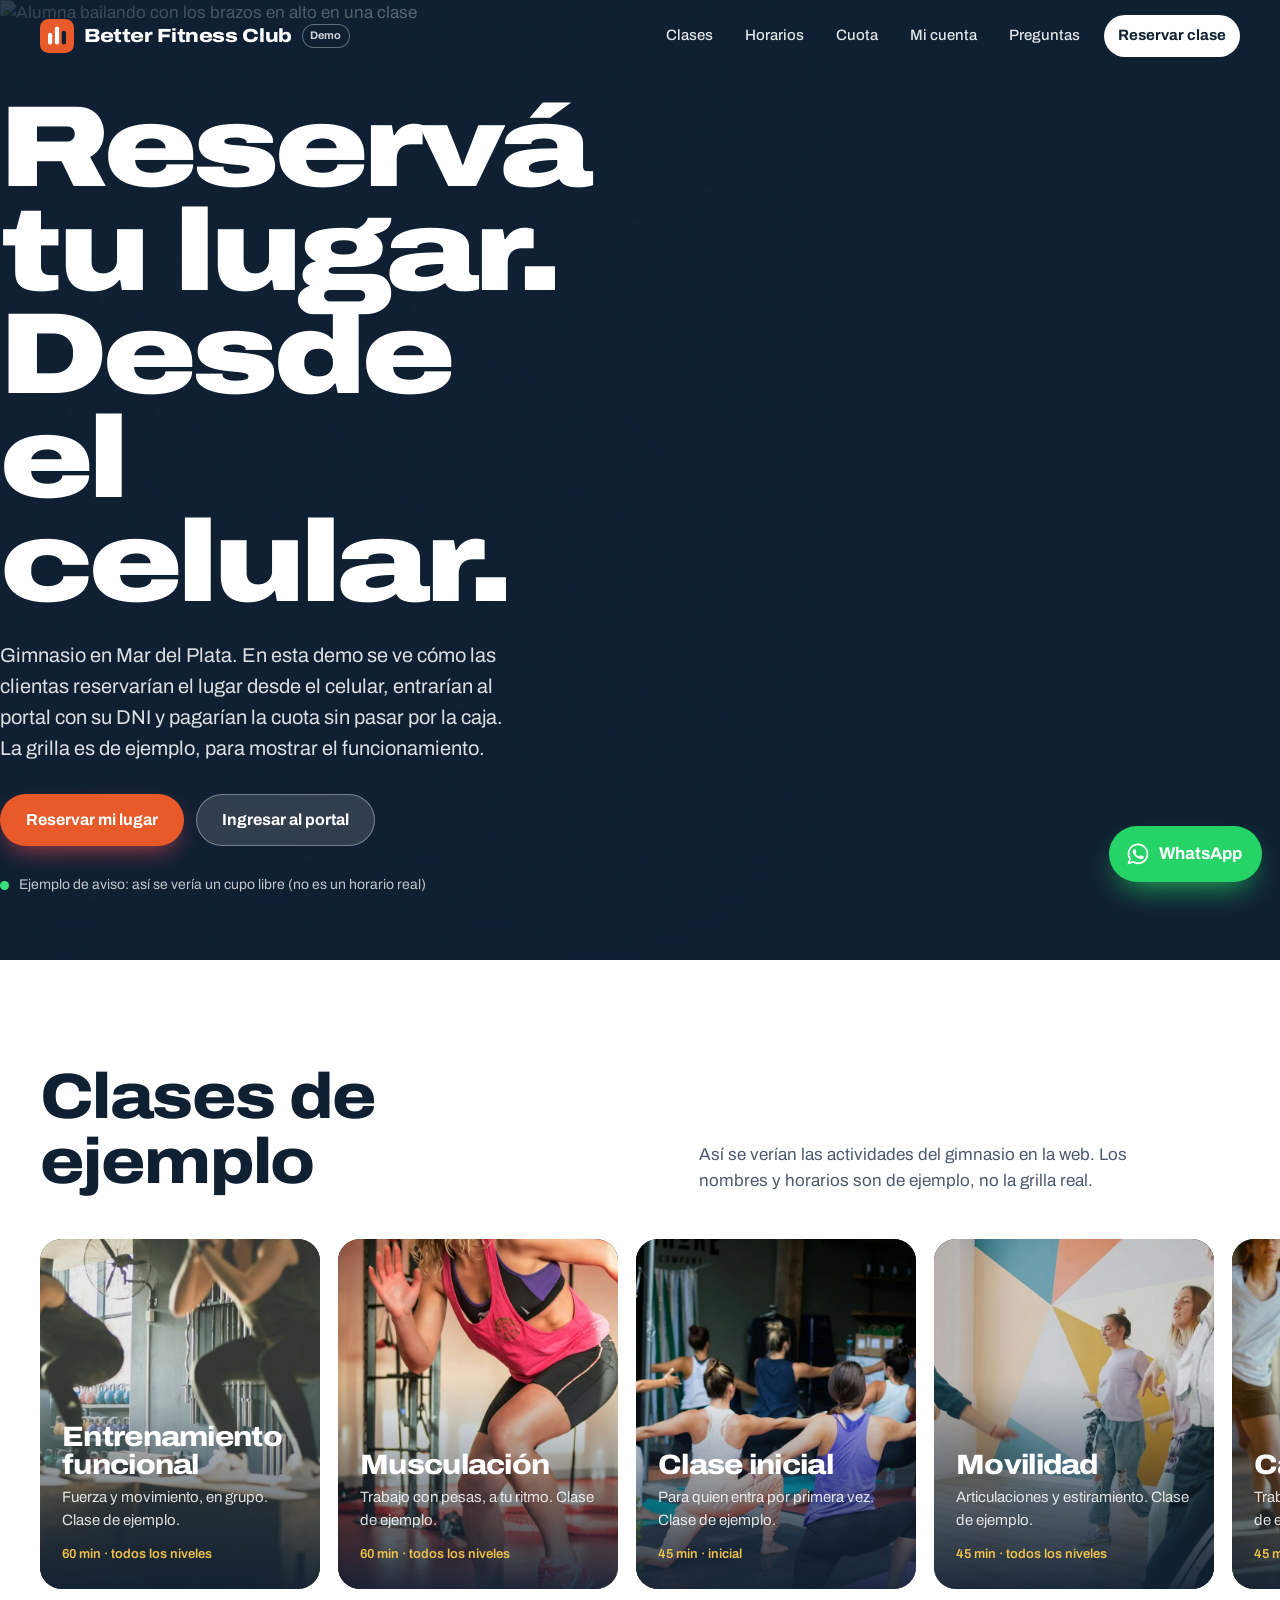
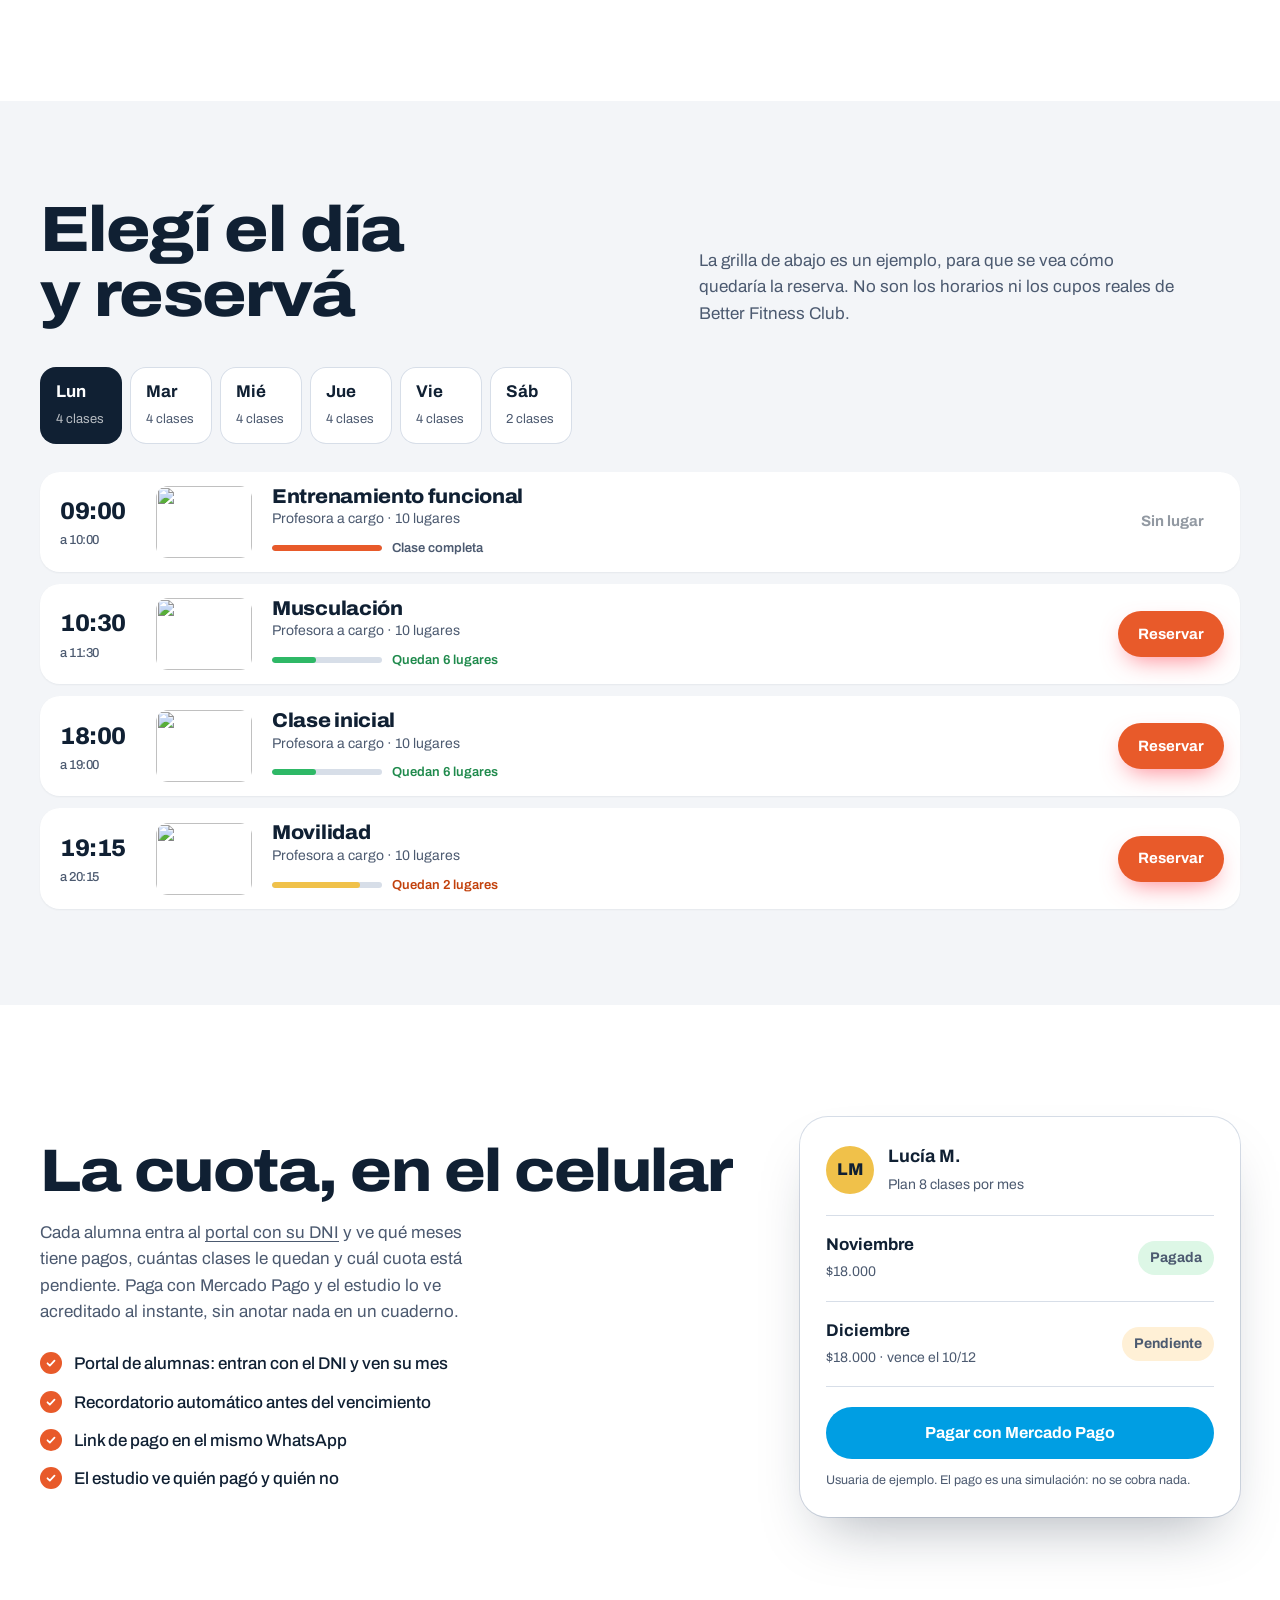
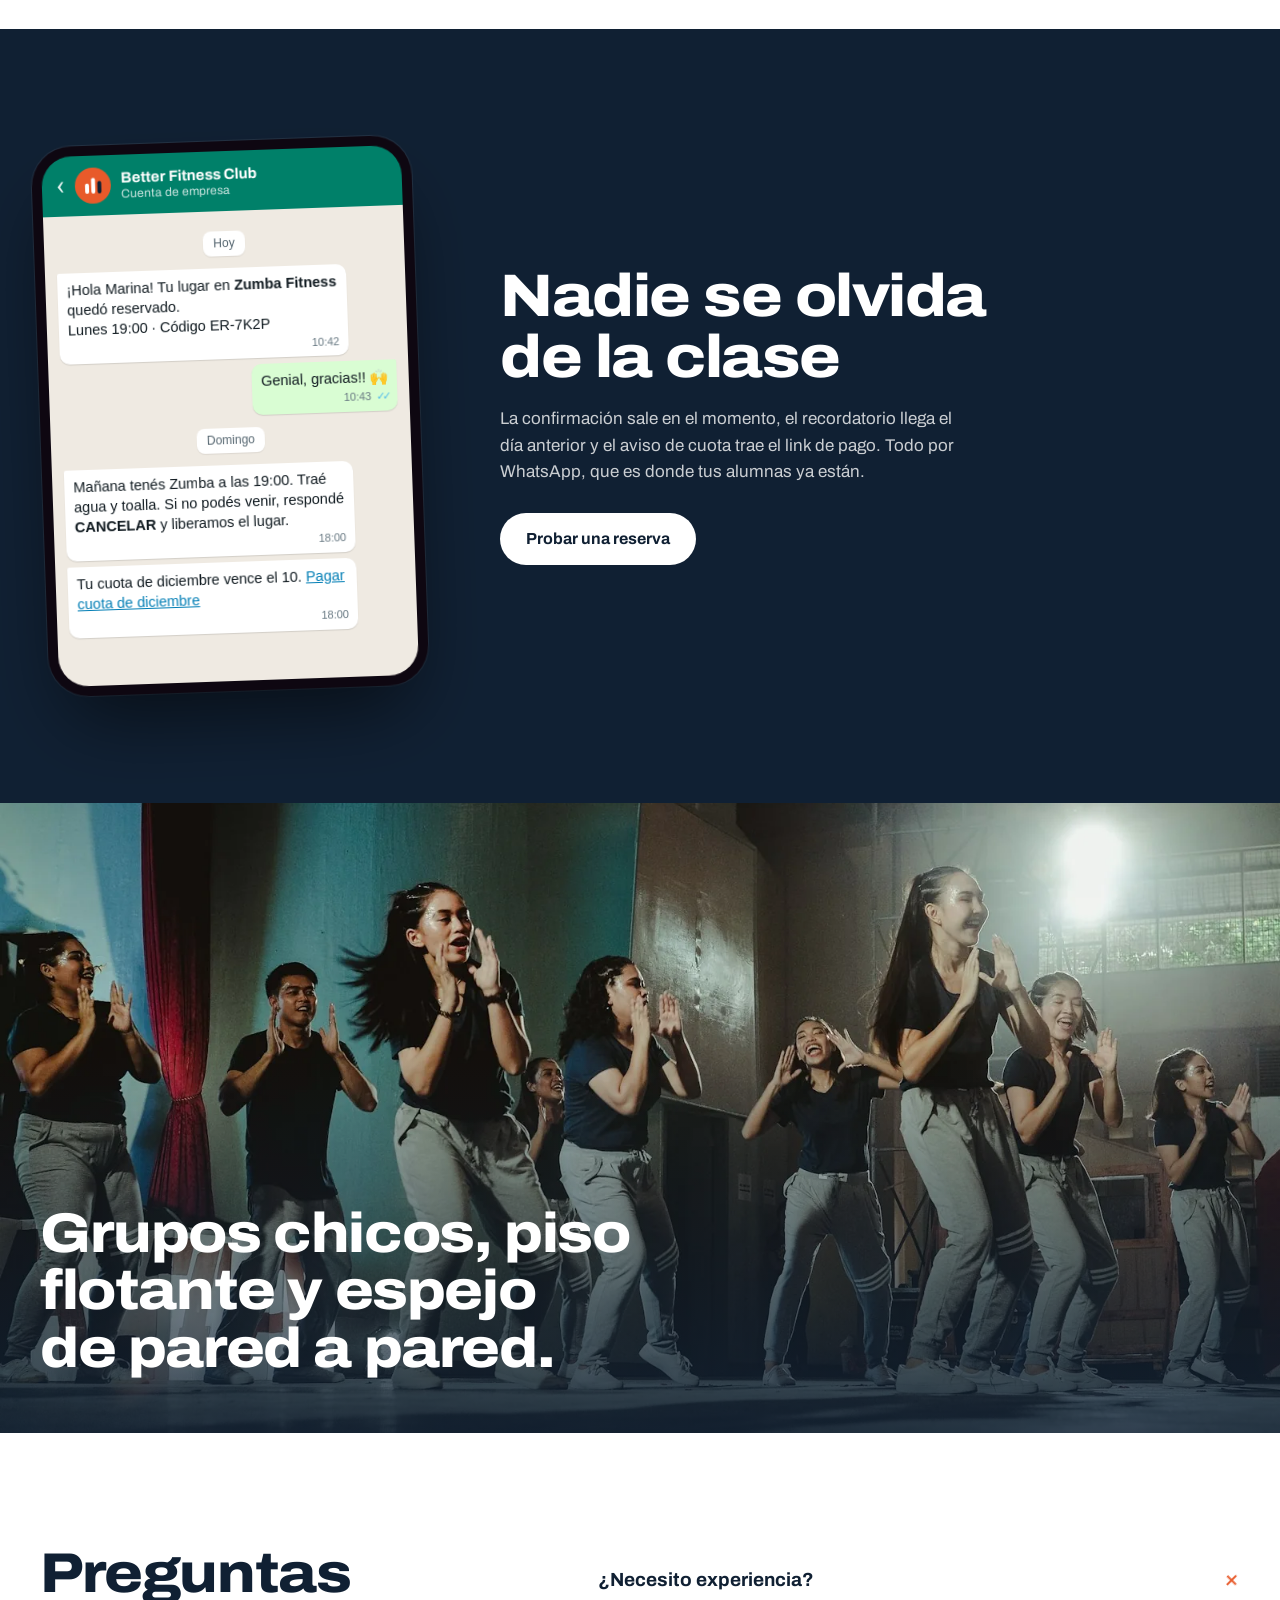
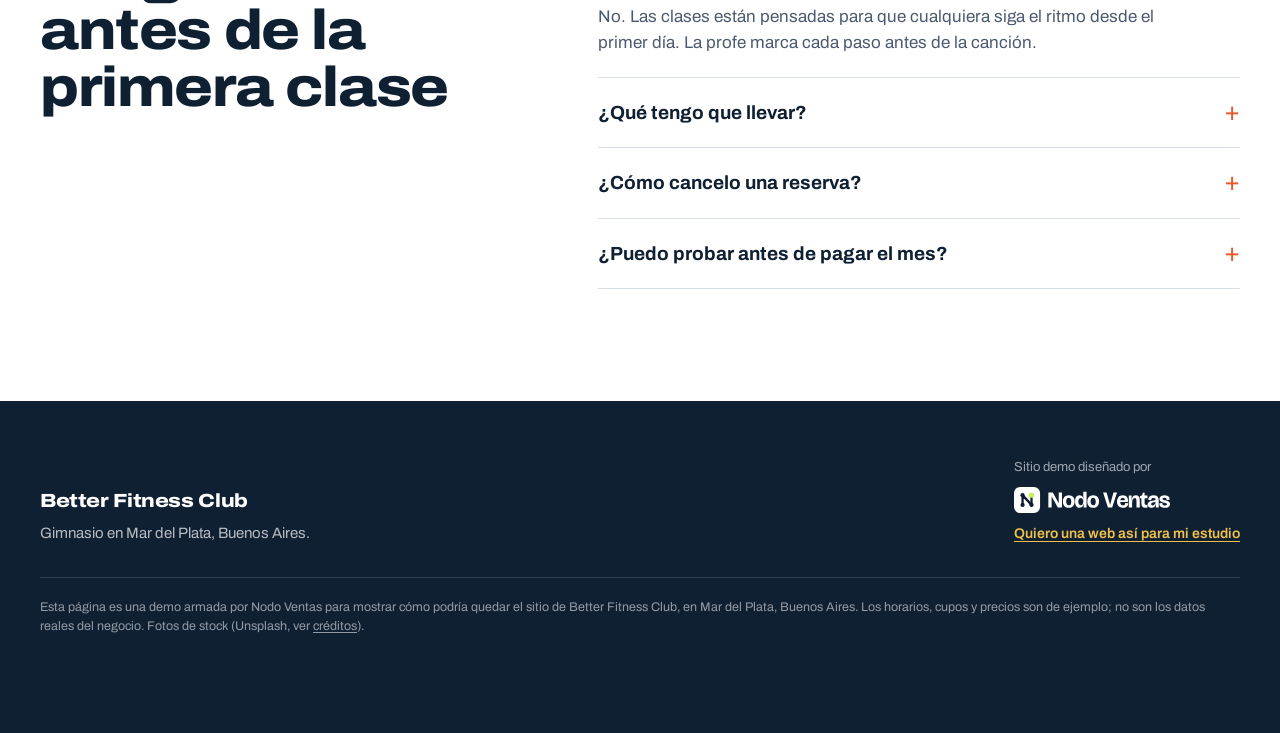
==== index.html @ 5a11c1e2 "Demo personalizada de Nodo Ventas: demo-better-fitness-mar-del-plata" ====
<!DOCTYPE html>
<html lang="es-AR">
<head>
  <meta charset="utf-8">
  <meta name="viewport" content="width=device-width, initial-scale=1, viewport-fit=cover">
  <title>Better Fitness Club · Mar del Plata</title>
  <meta name="description" content="Demo de Nodo Ventas para Better Fitness Club, gimnasio en Mar del Plata: reserva desde el celular, portal y cuota. Horarios y precios de ejemplo.">
  <meta name="robots" content="noindex, nofollow">
  <meta name="theme-color" content="#2A1030">
  <link rel="icon" href="favicon.svg" type="image/svg+xml">
  <link rel="preconnect" href="https://fonts.googleapis.com">
  <link rel="preconnect" href="https://fonts.gstatic.com" crossorigin>
  <link href="https://fonts.googleapis.com/css2?family=Archivo:wdth,wght@62..125,400..900&display=swap" rel="stylesheet">
  <link rel="preload" as="image" href="img/hero.webp">
  <link rel="stylesheet" href="styles.css">
</head>
<body>
  <a class="skip" href="#contenido">Saltar al contenido</a>

  <header class="site-header" id="top">
    <div class="wrap header-inner">
      <a class="brand" href="#inicio" aria-label="Better Fitness Club, inicio">
        <svg class="brand-mark" viewBox="0 0 64 64" aria-hidden="true"><rect width="64" height="64" rx="16" fill="#E85A2A"/><rect x="15" y="26" width="8" height="22" rx="4" fill="#fff"/><rect x="28" y="14" width="8" height="34" rx="4" fill="#fff"/><rect x="41" y="22" width="8" height="26" rx="4" fill="#102033"/></svg>
        <span class="brand-name">Better Fitness Club</span>
      </a>
      <a class="demo-tag" href="oferta/" title="Sitio demo hecho por Nodo Ventas">Demo</a>
      <button class="menu-btn" type="button" aria-expanded="false" aria-controls="nav" aria-label="Abrir menú"><span></span><span></span></button>
      <nav class="nav" id="nav">
        <a href="#clases">Clases</a>
        <a href="#horarios">Horarios</a>
        <a href="#cuota">Cuota</a>
        <a href="mi-cuenta/">Mi cuenta</a>
        <a href="#preguntas">Preguntas</a>
        <a class="nav-cta" href="#horarios">Reservar clase</a>
      </nav>
    </div>
  </header>

  <main id="contenido">
    <section class="hero" id="inicio">
      <img class="hero-img" src="img/hero.webp" alt="Alumna bailando con los brazos en alto en una clase" width="1920" height="1280" fetchpriority="high">
      <div class="hero-shade" aria-hidden="true"></div>
      <div class="wrap hero-inner no-video">
        <div class="hero-copy">
        <h1 class="hero-title"><span>Reservá tu lugar.</span> <span>Desde el celular.</span></h1>
        <p class="hero-lead">Gimnasio en Mar del Plata. En esta demo se ve cómo las clientas reservarían el lugar desde el celular, entrarían al portal con su DNI y pagarían la cuota sin pasar por la caja. La grilla es de ejemplo, para mostrar el funcionamiento.</p>
        <div class="hero-actions">
          <a class="btn btn-coral" href="#horarios">Reservar mi lugar</a>
          <a class="btn btn-glass" href="mi-cuenta/">Ingresar al portal</a>
        </div>
        <p class="hero-meta"><span class="live-dot" aria-hidden="true"></span> Ejemplo de aviso: así se vería un cupo libre (no es un horario real)</p>
        </div>
      </div>
    </section>

    <section class="clases" id="clases" aria-labelledby="clases-title">
      <div class="wrap section-head">
        <h2 id="clases-title">Clases de ejemplo</h2>
        <p>Así se verían las actividades del gimnasio en la web. Los nombres y horarios son de ejemplo, no la grilla real.</p>
      </div>
      <div class="rail" tabindex="0" aria-label="Clases del estudio">
        <article class="class-tile">
          <img src="img/clase-funcional.webp" alt="Alumna entrenando" loading="lazy" width="1200" height="900">
          <div class="tile-copy"><h3>Entrenamiento funcional</h3><p>Fuerza y movimiento, en grupo. Clase de ejemplo.</p><span class="tile-meta">60 min · todos los niveles</span></div>
        </article>
        <article class="class-tile">
          <img src="img/clase-hiit.webp" alt="Alumna en un trabajo de fuerza" loading="lazy" width="1200" height="900">
          <div class="tile-copy"><h3>Musculación</h3><p>Trabajo con pesas, a tu ritmo. Clase de ejemplo.</p><span class="tile-meta">60 min · todos los niveles</span></div>
        </article>
        <article class="class-tile">
          <img src="img/clase-stretch.webp" alt="Alumna en una pausa" loading="lazy" width="1200" height="900">
          <div class="tile-copy"><h3>Clase inicial</h3><p>Para quien entra por primera vez. Clase de ejemplo.</p><span class="tile-meta">45 min · inicial</span></div>
        </article>
        <article class="class-tile">
          <img src="img/clase-coreo.webp" alt="Grupo en el salón" loading="lazy" width="1200" height="900">
          <div class="tile-copy"><h3>Movilidad</h3><p>Articulaciones y estiramiento. Clase de ejemplo.</p><span class="tile-meta">45 min · todos los niveles</span></div>
        </article>
        <article class="class-tile">
          <img src="img/clase-zumba.webp" alt="Grupo entrenando" loading="lazy" width="1200" height="900">
          <div class="tile-copy"><h3>Cardio</h3><p>Trabajo de pulso, en grupo. Clase de ejemplo.</p><span class="tile-meta">45 min · todos los niveles</span></div>
        </article>
        <article class="class-tile">
          <img src="img/clase-latino.webp" alt="Alumnas en el salón" loading="lazy" width="1200" height="900">
          <div class="tile-copy"><h3>Cierre suave</h3><p>Estiramiento final. Clase de ejemplo.</p><span class="tile-meta">30 min · todos los niveles</span></div>
        </article>
      </div>
    </section>

    <section class="horarios" id="horarios" aria-labelledby="horarios-title">
      <div class="wrap">
        <div class="section-head">
          <h2 id="horarios-title">Elegí el día y reservá</h2>
          <p>La grilla de abajo es un ejemplo, para que se vea cómo quedaría la reserva. No son los horarios ni los cupos reales de Better Fitness Club.</p>
        </div>
        <div class="days" role="tablist" aria-label="Día de la semana" id="days"></div>
        <div class="schedule" id="schedule" role="tabpanel" aria-live="polite"></div>
      </div>
    </section>

    <section class="cuota" id="cuota" aria-labelledby="cuota-title">
      <div class="wrap cuota-grid">
        <div class="cuota-copy">
          <h2 id="cuota-title">La cuota, en el celular</h2>
          <p>Cada alumna entra al <a href="mi-cuenta/">portal con su DNI</a> y ve qué meses tiene pagos, cuántas clases le quedan y cuál cuota está pendiente. Paga con Mercado Pago y el estudio lo ve acreditado al instante, sin anotar nada en un cuaderno.</p>
          <ul class="ticks">
            <li>Portal de alumnas: entran con el DNI y ven su mes</li>
            <li>Recordatorio automático antes del vencimiento</li>
            <li>Link de pago en el mismo WhatsApp</li>
            <li>El estudio ve quién pagó y quién no</li>
          </ul>
        </div>
        <div class="account" aria-label="Cuenta de alumna de ejemplo">
          <div class="account-head">
            <div class="avatar" aria-hidden="true">LM</div>
            <div><strong>Lucía M.</strong><span>Plan 8 clases por mes</span></div>
          </div>
          <div class="fee-row"><div><strong>Noviembre</strong><span>$18.000</span></div><span class="badge badge-ok">Pagada</span></div>
          <div class="fee-row" id="fee-dic"><div><strong>Diciembre</strong><span>$18.000 · vence el 10/12</span></div><span class="badge badge-pend" id="badge-dic">Pendiente</span></div>
          <button class="btn btn-mp" type="button" id="btn-mp">Pagar con Mercado Pago</button>
          <p class="fine-print">Usuaria de ejemplo. El pago es una simulación: no se cobra nada.</p>
        </div>
      </div>
    </section>

    <section class="avisos" aria-labelledby="avisos-title">
      <div class="wrap avisos-grid">
        <div class="phone" aria-hidden="true">
          <div class="wa-top"><span class="wa-back">‹</span><span class="wa-ava"><svg viewBox="0 0 64 64"><rect width="64" height="64" rx="32" fill="#E85A2A"/><rect x="18" y="28" width="7" height="18" rx="3.5" fill="#fff"/><rect x="29" y="18" width="7" height="28" rx="3.5" fill="#fff"/><rect x="40" y="24" width="7" height="22" rx="3.5" fill="#102033"/></svg></span><span class="wa-name"><b>Better Fitness Club</b><small>Cuenta de empresa</small></span></div>
          <div class="wa-body">
            <div class="wa-day">Hoy</div>
            <div class="bubble in"><p>¡Hola Marina! Tu lugar en <b>Zumba Fitness</b> quedó reservado.<br>Lunes 19:00 · Código ER-7K2P</p><time>10:42</time></div>
            <div class="bubble out"><p>Genial, gracias!! 🙌</p><time>10:43 <span class="ticks-blue">✓✓</span></time></div>
            <div class="wa-day">Domingo</div>
            <div class="bubble in"><p>Mañana tenés Zumba a las 19:00. Traé agua y toalla. Si no podés venir, respondé <b>CANCELAR</b> y liberamos el lugar.</p><time>18:00</time></div>
            <div class="bubble in"><p>Tu cuota de diciembre vence el 10. <span class="wa-link">Pagar cuota de diciembre</span></p><time>18:00</time></div>
          </div>
        </div>
        <div class="avisos-copy">
          <h2 id="avisos-title">Nadie se olvida de la clase</h2>
          <p>La confirmación sale en el momento, el recordatorio llega el día anterior y el aviso de cuota trae el link de pago. Todo por WhatsApp, que es donde tus alumnas ya están.</p>
          <a class="btn btn-ink" href="#horarios">Probar una reserva</a>
        </div>
      </div>
    </section>

    <section class="sala" aria-label="El estudio">
      <img src="img/grupo-hiphop.webp" alt="Grupo bailando una coreografía frente al espejo" loading="lazy" width="1600" height="1000">
      <div class="wrap sala-copy">
        <h2>Grupos chicos, piso flotante y espejo de pared a pared.</h2>
      </div>
    </section>

    <section class="faq" id="preguntas" aria-labelledby="faq-title">
      <div class="wrap faq-grid">
        <h2 id="faq-title">Preguntas antes de la primera clase</h2>
        <div>
          <details open><summary>¿Necesito experiencia?</summary><p>No. Las clases están pensadas para que cualquiera siga el ritmo desde el primer día. La profe marca cada paso antes de la canción.</p></details>
          <details><summary>¿Qué tengo que llevar?</summary><p>Zapatillas cómodas, ropa para moverte, agua y una toalla chica. Las colchonetas las pone el estudio.</p></details>
          <details><summary>¿Cómo cancelo una reserva?</summary><p>Respondé CANCELAR al WhatsApp de confirmación hasta 2 horas antes. El lugar se libera para otra alumna.</p></details>
          <details><summary>¿Puedo probar antes de pagar el mes?</summary><p>Sí, la primera clase es de prueba. Reservala como cualquier otra y avisanos que es tu primera vez.</p></details>
        </div>
      </div>
    </section>
  </main>

  <footer class="site-footer">
    <div class="wrap footer-grid">
      <div class="footer-brand">
        <span class="brand-name">Better Fitness Club</span>
        <p>Gimnasio en Mar del Plata, Buenos Aires.</p>
      </div>
      <div class="made-by">
        <span>Sitio demo diseñado por</span>
        <a href="oferta/" aria-label="Nodo Ventas, ver la oferta"><img src="img/nodo/nodo-ventas-logo-blanco.svg" alt="Nodo Ventas" width="150" height="25"></a>
        <a class="made-link" href="oferta/">Quiero una web así para mi estudio</a>
      </div>
    </div>
    <p class="wrap legal">Esta página es una demo armada por Nodo Ventas para mostrar cómo podría quedar el sitio de Better Fitness Club, en Mar del Plata, Buenos Aires. Los horarios, cupos y precios son de ejemplo; no son los datos reales del negocio. Fotos de stock (Unsplash, ver <a href="CREDITS.md">créditos</a>).</p>
  </footer>

  <a class="wa-float" href="https://wa.me/5491100000000?text=Hola%21%20Quiero%20reservar%20una%20clase%20de%20prueba" id="btn-wa" target="_blank" rel="noopener" aria-label="Escribir por WhatsApp">
    <svg viewBox="0 0 32 32" aria-hidden="true"><path fill="currentColor" d="M16 3C9 3 3.3 8.6 3.3 15.6c0 2.4.7 4.7 1.9 6.7L3 29l6.9-2.1c1.9 1 4 1.6 6.1 1.6 7 0 12.7-5.6 12.7-12.6S23 3 16 3zm0 23.2c-1.9 0-3.8-.5-5.4-1.5l-.4-.2-4.1 1.2 1.2-4-.3-.4a10.4 10.4 0 0 1-1.6-5.6C5.4 9.9 10.1 5.3 16 5.3s10.6 4.6 10.6 10.3S21.9 26.2 16 26.2zm5.8-7.7c-.3-.2-1.9-.9-2.2-1-.3-.1-.5-.2-.7.2-.2.3-.8 1-1 1.2-.2.2-.4.2-.7.1-.3-.2-1.3-.5-2.5-1.6-.9-.8-1.6-1.8-1.7-2.1-.2-.3 0-.5.1-.6l.5-.6c.2-.2.2-.3.3-.6.1-.2 0-.4 0-.6l-1-2.4c-.3-.6-.5-.5-.7-.5h-.6c-.2 0-.6.1-.9.4-.3.3-1.2 1.1-1.2 2.7s1.2 3.2 1.4 3.4c.2.2 2.4 3.6 5.8 5 2.9 1.1 3.4.9 4 .8.6-.1 1.9-.8 2.2-1.5.3-.8.3-1.4.2-1.5-.1-.2-.3-.3-.6-.4z"/></svg>
    <span>WhatsApp</span>
  </a>

  <div class="modal" id="modal-reserva" hidden>
    <div class="sheet" role="dialog" aria-modal="true" aria-labelledby="reserva-titulo">
      <button class="sheet-x" type="button" data-close aria-label="Cerrar">×</button>
      <div id="reserva-form">
        <h2 id="reserva-titulo">Reservar lugar</h2>
        <p class="class-resume" id="reserva-resumen"></p>
        <label for="nombre">Tu nombre</label>
        <input id="nombre" name="nombre" autocomplete="name" required placeholder="Marina López">
        <label for="whatsapp">Tu WhatsApp</label>
        <input id="whatsapp" name="whatsapp" inputmode="tel" autocomplete="tel" required placeholder="362 455-0000">
        <button class="btn btn-coral btn-block" type="button" id="btn-confirmar">Confirmar reserva</button>
        <p class="fine-print">Demo: los datos quedan solo en este celular y no se envía ningún mensaje.</p>
      </div>
      <div id="reserva-ok" hidden>
        <div class="ok-head">
          <span class="ok-check" aria-hidden="true"><svg viewBox="0 0 24 24"><path d="M5 12.5l4.2 4.2L19 7" fill="none" stroke="currentColor" stroke-width="2.6" stroke-linecap="round" stroke-linejoin="round"/></svg></span>
          <div><h2>Lugar reservado</h2><p class="class-resume" id="ok-resumen"></p></div>
        </div>
        <p class="wa-label">Este WhatsApp le llega a la alumna:</p>
        <div class="wa-mini">
          <div class="wa-top"><span class="wa-ava"><svg viewBox="0 0 64 64"><rect width="64" height="64" rx="32" fill="#E85A2A"/><rect x="18" y="28" width="7" height="18" rx="3.5" fill="#fff"/><rect x="29" y="18" width="7" height="28" rx="3.5" fill="#fff"/><rect x="40" y="24" width="7" height="22" rx="3.5" fill="#102033"/></svg></span><span class="wa-name"><b>Better Fitness Club</b><small>en línea</small></span></div>
          <div class="wa-body"><div class="bubble in" id="ok-wa"></div></div>
        </div>
        <button class="btn btn-ink btn-block" type="button" data-close>Listo</button>
      </div>
    </div>
  </div>

  <div class="modal" id="modal-pago" hidden>
    <div class="sheet" role="dialog" aria-modal="true" aria-labelledby="pago-titulo">
      <button class="sheet-x" type="button" data-close aria-label="Cerrar">×</button>
      <div id="pago-form">
        <h2 id="pago-titulo">Cuota de diciembre</h2>
        <p class="pay-amount">$18.000</p>
        <p class="class-resume">Plan 8 clases · Better Fitness Club</p>
        <fieldset class="pay-methods">
          <legend>Medio de pago</legend>
          <label><input type="radio" name="pm" checked> Dinero en cuenta de Mercado Pago</label>
          <label><input type="radio" name="pm"> Tarjeta de débito o crédito</label>
        </fieldset>
        <button class="btn btn-mp btn-block" type="button" id="btn-pagar">Pagar $18.000</button>
        <p class="fine-print">Simulación de demo: no se abre un checkout real ni se cobra nada.</p>
      </div>
      <div id="pago-ok" hidden>
        <div class="ok-head">
          <span class="ok-check" aria-hidden="true"><svg viewBox="0 0 24 24"><path d="M5 12.5l4.2 4.2L19 7" fill="none" stroke="currentColor" stroke-width="2.6" stroke-linecap="round" stroke-linejoin="round"/></svg></span>
          <div><h2>Pago aprobado</h2><p class="class-resume">Diciembre quedó acreditado en tu cuenta.</p></div>
        </div>
        <button class="btn btn-ink btn-block" type="button" data-close>Volver</button>
      </div>
    </div>
  </div>

  <script src="app.js"></script>
</body>
</html>
---- styles.css ----
:root {
  --plum: #102033;
  --plum-2: #18304A;
  --coral: #E85A2A;
  --coral-ink: #C9481C;
  --amber: #F0C14A;
  --paper: #FFFFFF;
  --mist: #F3F5F8;
  --ink: #102033;
  --ink-soft: #4C5A70;
  --line: #D7DEE8;
  --mp: #009EE3;
  --wa: #25D366;
  --font: "Archivo", "Helvetica Neue", Arial, sans-serif;
  --max: 1200px;
  --ease: cubic-bezier(.16, 1, .3, 1);
}
*, *::before, *::after { box-sizing: border-box; }
html { scroll-behavior: smooth; -webkit-text-size-adjust: 100%; }
@media (prefers-reduced-motion: reduce) { html { scroll-behavior: auto; } *, *::before, *::after { animation: none !important; transition: none !important; } }
body { margin: 0; background: var(--paper); color: var(--ink); font-family: var(--font); font-size: 17px; line-height: 1.55; -webkit-font-smoothing: antialiased; font-variation-settings: "wdth" 100; }
::selection { background: var(--coral); color: #fff; }
img { max-width: 100%; display: block; }
a { color: inherit; text-underline-offset: .18em; }
button, input { font: inherit; color: inherit; }
button { cursor: pointer; }
:focus-visible { outline: 3px solid var(--amber); outline-offset: 3px; border-radius: 6px; }
h1, h2, h3 { margin: 0; line-height: 1.02; letter-spacing: -0.025em; font-weight: 800; font-stretch: 112%; font-variation-settings: "wdth" 112; text-wrap: balance; }
p { margin: 0; }
.wrap { width: min(var(--max), calc(100% - 40px)); margin-inline: auto; }
.skip { position: absolute; left: 12px; top: -48px; z-index: 100; background: var(--amber); color: var(--ink); padding: 8px 12px; border-radius: 8px; }
.skip:focus { top: 12px; }

/* header */
.site-header { position: fixed; inset: 0 0 auto; z-index: 40; color: #fff; transition: background .4s var(--ease), box-shadow .4s var(--ease); }
.site-header.solid { background: rgba(36, 16, 43, .92); backdrop-filter: saturate(1.4) blur(14px); box-shadow: 0 1px 0 rgba(255,255,255,.08); }
.header-inner { display: flex; align-items: center; justify-content: space-between; min-height: 72px; gap: 16px; }
.brand { display: inline-flex; align-items: center; gap: 10px; text-decoration: none; }
.brand-mark { width: 34px; height: 34px; }
.brand-name { font-weight: 800; font-size: 19px; letter-spacing: -0.02em; font-variation-settings: "wdth" 118; }
.nav { display: flex; align-items: center; gap: 4px; }
.nav a { text-decoration: none; font-size: 15px; font-weight: 500; padding: 9px 14px; border-radius: 999px; opacity: .88; transition: background .2s, opacity .2s; }
.nav a:hover { opacity: 1; background: rgba(255,255,255,.1); }
.nav .nav-cta { background: #fff; color: var(--plum); font-weight: 700; opacity: 1; margin-left: 6px; }
.nav .nav-cta:hover { background: var(--amber); }
.menu-btn { display: none; width: 44px; height: 44px; border: 0; border-radius: 12px; background: rgba(255,255,255,.12); position: relative; }
.menu-btn span { position: absolute; left: 13px; right: 13px; height: 2px; background: #fff; border-radius: 2px; transition: transform .3s var(--ease); }
.menu-btn span:first-child { top: 17px; } .menu-btn span:last-child { top: 25px; }
.menu-btn[aria-expanded="true"] span:first-child { transform: translateY(4px) rotate(45deg); }
.menu-btn[aria-expanded="true"] span:last-child { transform: translateY(-4px) rotate(-45deg); }
@media (max-width: 860px) {
  .menu-btn { display: block; }
  .nav { position: absolute; top: 72px; left: 12px; right: 12px; flex-direction: column; align-items: stretch; padding: 10px; border-radius: 18px; background: var(--plum); box-shadow: 0 24px 48px rgba(0,0,0,.35); opacity: 0; transform: translateY(-8px); pointer-events: none; transition: opacity .25s var(--ease), transform .25s var(--ease); }
  .nav.open { opacity: 1; transform: none; pointer-events: auto; }
  .nav a { padding: 14px 16px; font-size: 17px; }
  .nav .nav-cta { margin: 6px 0 0; text-align: center; }
}

/* buttons */
.btn { display: inline-flex; align-items: center; justify-content: center; gap: 8px; min-height: 52px; padding: 0 26px; border-radius: 999px; border: 0; font-weight: 700; font-size: 16px; text-decoration: none; transition: transform .2s var(--ease), background .2s, box-shadow .2s; }
.btn:active { transform: scale(.97); }
.btn-coral { background: var(--coral); color: #fff; box-shadow: 0 10px 24px -8px rgba(255,77,94,.7); }
.btn-coral:hover { background: var(--coral-ink); }
.btn-glass { background: rgba(255,255,255,.14); color: #fff; backdrop-filter: blur(8px); box-shadow: inset 0 0 0 1px rgba(255,255,255,.35); }
.btn-glass:hover { background: rgba(255,255,255,.24); }
.btn-ink { background: var(--plum); color: #fff; }
.btn-ink:hover { background: var(--plum-2); }
.btn-mp { background: var(--mp); color: #fff; }
.btn-mp:hover { background: #0088c4; }
.btn-ghost { background: transparent; box-shadow: inset 0 0 0 1.5px var(--line); color: var(--ink); }
.btn-block { width: 100%; }
.btn[disabled] { opacity: .45; cursor: not-allowed; box-shadow: none; }

/* hero */
.hero { position: relative; min-height: 100svh; display: flex; align-items: flex-end; color: #fff; overflow: hidden; background: var(--plum); }
.hero-img { position: absolute; inset: 0; width: 100%; height: 100%; object-fit: cover; object-position: 62% 30%; transform: scale(1.06); animation: settle 1.8s var(--ease) forwards; }
.hero-shade { position: absolute; inset: 0; background: linear-gradient(180deg, rgba(16, 32, 51,.55) 0%, rgba(16, 32, 51,0) 28%, rgba(16, 32, 51,.2) 50%, rgba(16, 32, 51,.94) 100%), linear-gradient(90deg, rgba(16, 32, 51,.7) 0%, rgba(16, 32, 51,0) 65%); }
.hero-inner { position: relative; padding: 96px 0 64px; display: grid; grid-template-columns: 1.15fr minmax(260px, 360px); gap: 40px; align-items: end; width: 100%; }
.hero-video { width: min(100%, 360px); aspect-ratio: 9 / 16; justify-self: end; border-radius: 22px; overflow: hidden; background: #000; box-shadow: 0 28px 60px -18px rgba(0,0,0,.7), 0 0 0 1px rgba(255,255,255,.14); }
.hero-video video { width: 100%; height: 100%; display: block; object-fit: contain; background: #000; }
.hero-copy { min-width: 0; }
.hero-title { font-size: clamp(50px, 9vw, 124px); line-height: .9; letter-spacing: -0.035em; font-weight: 900; font-variation-settings: "wdth" 125; max-width: 11ch; }
.hero-title span { display: inline-block; opacity: 0; transform: translateY(.35em); animation: rise .9s var(--ease) forwards; }
.hero-title span:nth-child(2) { animation-delay: .12s; }
.hero-title span:nth-child(3) { animation-delay: .24s; color: var(--amber); }
.hero-lead { max-width: 46ch; margin-top: 26px; font-size: clamp(17px, 1.6vw, 20px); color: rgba(255,255,255,.86); }
.hero-actions { display: flex; flex-wrap: wrap; gap: 12px; margin-top: 30px; }
.hero-meta { display: flex; align-items: center; gap: 10px; margin-top: 28px; font-size: 14px; color: rgba(255,255,255,.75); }
.live-dot { width: 9px; height: 9px; border-radius: 50%; background: #3BE07A; box-shadow: 0 0 0 0 rgba(59,224,122,.6); animation: pulse 2s infinite; }
@keyframes settle { to { transform: scale(1); } }
@keyframes rise { to { opacity: 1; transform: none; } }
@keyframes pulse { 70% { box-shadow: 0 0 0 10px rgba(59,224,122,0); } 100% { box-shadow: 0 0 0 0 rgba(59,224,122,0); } }

/* sections */
section { scroll-margin-top: 72px; }
.section-head { display: grid; grid-template-columns: 1.1fr 1fr; gap: 24px 64px; align-items: end; margin-bottom: 40px; }
.section-head h2 { font-size: clamp(36px, 5vw, 64px); }
.section-head p { color: var(--ink-soft); max-width: 48ch; }
@media (max-width: 860px) { .section-head { grid-template-columns: 1fr; margin-bottom: 28px; } }

.clases { padding: 104px 0 88px; }
.rail { display: grid; grid-auto-flow: column; grid-auto-columns: minmax(280px, 31%); gap: 18px; overflow-x: auto; scroll-snap-type: x mandatory; padding: 4px max(20px, calc((100% - var(--max)) / 2)) 24px; scroll-padding-inline: max(20px, calc((100% - var(--max)) / 2)); scrollbar-width: thin; scrollbar-color: var(--coral) var(--mist); }
.rail::-webkit-scrollbar { height: 6px; } .rail::-webkit-scrollbar-thumb { background: var(--coral); border-radius: 6px; } .rail::-webkit-scrollbar-track { background: var(--mist); }
@media (max-width: 860px) { .rail { grid-auto-columns: 78%; } }
.class-tile { position: relative; scroll-snap-align: start; border-radius: 22px; overflow: hidden; aspect-ratio: 4 / 5; background: var(--plum); color: #fff; isolation: isolate; }
.class-tile img { position: absolute; inset: 0; width: 100%; height: 100%; object-fit: cover; transition: transform .8s var(--ease); z-index: -1; }
.class-tile::after { content: ""; position: absolute; inset: 0; z-index: -1; background: linear-gradient(180deg, rgba(16, 32, 51,0) 40%, rgba(16, 32, 51,.92) 100%); }
.class-tile:hover img { transform: scale(1.05); }
.tile-copy { position: absolute; inset: auto 0 0; padding: 22px; }
.tile-copy h3 { font-size: 28px; }
.tile-copy p { margin-top: 6px; color: rgba(255,255,255,.85); font-size: 15px; }
.tile-meta { display: inline-block; margin-top: 12px; font-size: 13px; font-weight: 600; color: var(--amber); }

/* horarios */
.horarios { padding: 96px 0; background: var(--mist); }
.days { display: flex; gap: 8px; overflow-x: auto; padding-bottom: 6px; margin-bottom: 22px; scrollbar-width: none; }
.days::-webkit-scrollbar { display: none; }
.day { flex: 0 0 auto; min-width: 82px; padding: 12px 16px; border-radius: 16px; border: 0; background: #fff; color: var(--ink); text-align: left; box-shadow: inset 0 0 0 1px var(--line); transition: background .2s, color .2s; }
.day b { display: block; font-size: 17px; }
.day small { color: var(--ink-soft); font-size: 13px; }
.day[aria-selected="true"] { background: var(--plum); color: #fff; box-shadow: none; }
.day[aria-selected="true"] small { color: rgba(255,255,255,.7); }
.schedule { display: grid; gap: 12px; }
.slot { display: grid; grid-template-columns: 76px 96px 1fr auto; align-items: center; gap: 20px; padding: 14px 16px 14px 20px; border-radius: 20px; background: #fff; box-shadow: 0 1px 2px rgba(16, 32, 51,.06); animation: rise .5s var(--ease) both; opacity: 0; transform: translateY(8px); }
.slot:nth-child(2) { animation-delay: .05s; } .slot:nth-child(3) { animation-delay: .1s; }
.slot-time { font-size: 24px; font-weight: 800; font-variant-numeric: tabular-nums; letter-spacing: -0.02em; }
.slot-time small { display: block; font-size: 13px; font-weight: 500; color: var(--ink-soft); }
.slot img { width: 96px; height: 72px; object-fit: cover; border-radius: 12px; }
.slot h3 { font-size: 20px; letter-spacing: -0.015em; font-variation-settings: "wdth" 105; }
.slot-sub { color: var(--ink-soft); font-size: 14px; margin-top: 2px; }
.spots { display: flex; align-items: center; gap: 10px; margin-top: 8px; font-size: 13px; font-weight: 600; }
.bar { width: 110px; height: 6px; border-radius: 6px; background: var(--line); overflow: hidden; }
.bar i { display: block; height: 100%; background: var(--coral); border-radius: 6px; }
.spots.ok { color: #1F8A4C; } .spots.ok .bar i { background: #2EB866; }
.spots.warn { color: #C2410C; } .spots.warn .bar i { background: var(--amber); }
.spots.full { color: var(--ink-soft); }
.slot .btn { min-height: 46px; padding: 0 20px; font-size: 15px; }
@media (max-width: 720px) {
  .slot { grid-template-columns: 64px 1fr; grid-template-areas: "time info" "btn btn"; gap: 12px 14px; padding: 16px; }
  .slot img { display: none; }
  .slot-time { grid-area: time; font-size: 21px; }
  .slot-info { grid-area: info; }
  .slot .btn { grid-area: btn; width: 100%; }
}

/* cuota */
.cuota { padding: 112px 0; }
.cuota-grid { display: grid; grid-template-columns: 1fr minmax(320px, 440px); gap: 64px; align-items: center; }
.cuota-copy h2, .avisos-copy h2 { font-size: clamp(36px, 5vw, 60px); }
.cuota-copy > p, .avisos-copy > p { margin-top: 18px; color: var(--ink-soft); max-width: 46ch; }
.ticks { list-style: none; padding: 0; margin: 26px 0 0; display: grid; gap: 12px; }
.ticks li { display: flex; gap: 12px; align-items: flex-start; font-weight: 500; }
.ticks li::before { content: ""; flex: 0 0 22px; height: 22px; border-radius: 50%; background: var(--coral) url("data:image/svg+xml,%3Csvg xmlns='http://www.w3.org/2000/svg' viewBox='0 0 24 24'%3E%3Cpath d='M6 12.5l4 4L18 8' fill='none' stroke='white' stroke-width='3' stroke-linecap='round' stroke-linejoin='round'/%3E%3C/svg%3E") center/14px no-repeat; margin-top: 1px; }
.account { background: #fff; border-radius: 28px; padding: 26px; box-shadow: 0 30px 60px -24px rgba(16, 32, 51,.35), 0 0 0 1px var(--line); }
.account-head { display: flex; gap: 14px; align-items: center; padding-bottom: 18px; border-bottom: 1px solid var(--line); }
.account-head strong { display: block; font-size: 18px; } .account-head span { color: var(--ink-soft); font-size: 14px; }
.avatar { width: 48px; height: 48px; border-radius: 50%; display: grid; place-items: center; background: var(--amber); color: var(--plum); font-weight: 800; }
.fee-row { display: flex; justify-content: space-between; align-items: center; padding: 16px 0; border-bottom: 1px solid var(--line); }
.fee-row strong { display: block; } .fee-row span { color: var(--ink-soft); font-size: 14px; }
.badge { font-size: 13px; font-weight: 700; padding: 6px 12px; border-radius: 999px; }
.badge-ok { background: #DDF7E6; color: #136C38; }
.badge-pend { background: #FFF0D6; color: #9A4A00; }
.account .btn-mp { width: 100%; margin-top: 20px; }
.fine-print { font-size: 12.5px; color: var(--ink-soft); margin-top: 12px; }
@media (max-width: 860px) { .cuota-grid { grid-template-columns: 1fr; gap: 40px; } .cuota { padding: 80px 0; } }

/* avisos */
.avisos { padding: 112px 0; background: var(--plum); color: #fff; overflow: hidden; }
.avisos-grid { display: grid; grid-template-columns: minmax(300px, 380px) 1fr; gap: 80px; align-items: center; }
.avisos-copy > p { color: rgba(255,255,255,.78); }
.avisos-copy .btn { margin-top: 28px; background: #fff; color: var(--plum); }
.phone { border-radius: 40px; padding: 10px; background: #0E0711; box-shadow: 0 40px 80px -20px rgba(0,0,0,.6), 0 0 0 1px rgba(255,255,255,.08); transform: rotate(-2deg); }
.phone .wa-top { border-radius: 30px 30px 0 0; }
.phone .wa-body { border-radius: 0 0 30px 30px; min-height: 470px; }
@media (max-width: 860px) { .avisos-grid { grid-template-columns: 1fr; gap: 48px; } .phone { transform: none; max-width: 380px; } .avisos { padding: 80px 0; } }

/* whatsapp look */
.wa-top { display: flex; align-items: center; gap: 10px; padding: 12px 14px; background: #008069; color: #fff; }
.wa-back { font-size: 26px; line-height: 1; opacity: .9; }
.wa-ava { width: 36px; height: 36px; flex: 0 0 36px; } .wa-ava svg { width: 100%; height: 100%; }
.wa-name { display: flex; flex-direction: column; line-height: 1.2; } .wa-name b { font-size: 15px; } .wa-name small { font-size: 12px; opacity: .8; }
.wa-body { background: #EFEAE2; padding: 14px 12px 18px; display: flex; flex-direction: column; gap: 6px; color: #111B21; font-family: -apple-system, "Segoe UI", Roboto, Helvetica, Arial, sans-serif; font-size: 14.5px; line-height: 1.4; }
.wa-day { align-self: center; background: #fff; color: #54656F; font-size: 12px; padding: 4px 10px; border-radius: 8px; margin: 6px 0; box-shadow: 0 1px 1px rgba(0,0,0,.08); }
.bubble { max-width: 86%; padding: 7px 9px 6px; border-radius: 10px; box-shadow: 0 1px 1px rgba(0,0,0,.12); position: relative; }
.bubble.in { align-self: flex-start; background: #fff; border-top-left-radius: 2px; }
.bubble.out { align-self: flex-end; background: #D9FDD3; border-top-right-radius: 2px; }
.bubble time { display: block; text-align: right; font-size: 11px; color: #667781; margin-top: 2px; }
.ticks-blue { color: #53BDEB; letter-spacing: -3px; margin-left: 2px; }
.wa-link { color: #027EB5; text-decoration: underline; }

/* sala */
.sala { position: relative; min-height: 70vh; display: flex; align-items: flex-end; color: #fff; }
.sala img { position: absolute; inset: 0; width: 100%; height: 100%; object-fit: cover; }
.sala::before { content: ""; position: absolute; inset: 0; z-index: 1; background: linear-gradient(0deg, rgba(16, 32, 51,.85), rgba(16, 32, 51,0) 60%); }
.sala-copy { position: relative; z-index: 2; padding-bottom: 56px; }
.sala-copy h2 { font-size: clamp(30px, 4.4vw, 56px); max-width: 18ch; }

/* faq */
.faq { padding: 112px 0; }
.faq-grid { display: grid; grid-template-columns: 1fr 1.3fr; gap: 64px; }
.faq h2 { font-size: clamp(34px, 4.5vw, 56px); }
details { border-bottom: 1px solid var(--line); padding: 20px 0; }
summary { cursor: pointer; font-weight: 700; font-size: 19px; list-style: none; display: flex; justify-content: space-between; gap: 16px; }
summary::-webkit-details-marker { display: none; }
summary::after { content: "+"; font-weight: 400; font-size: 26px; line-height: 1; color: var(--coral); transition: transform .3s var(--ease); }
details[open] summary::after { transform: rotate(45deg); }
details p { margin-top: 10px; color: var(--ink-soft); max-width: 60ch; }
@media (max-width: 860px) { .faq-grid { grid-template-columns: 1fr; gap: 24px; } .faq { padding: 80px 0; } }

/* footer */
.site-footer { background: var(--plum); color: #fff; padding: 56px 0 96px; }
.footer-grid { display: flex; flex-wrap: wrap; justify-content: space-between; gap: 32px; align-items: flex-end; padding-bottom: 32px; border-bottom: 1px solid rgba(255,255,255,.12); }
.footer-brand p { color: rgba(255,255,255,.7); margin-top: 6px; font-size: 15px; }
.made-by { display: grid; gap: 10px; justify-items: start; }
.made-by > span { font-size: 13px; color: rgba(255,255,255,.6); }
.made-by img { height: 26px; width: auto; }
.made-link { font-size: 14px; font-weight: 600; color: var(--amber); }
.legal { font-size: 12.5px; color: rgba(255,255,255,.55); margin-top: 20px; }

/* floating */
.wa-float { position: fixed; right: 18px; bottom: 18px; z-index: 50; display: inline-flex; align-items: center; gap: 8px; height: 56px; padding: 0 20px 0 16px; border-radius: 999px; background: var(--wa); color: #fff; font-weight: 700; text-decoration: none; box-shadow: 0 14px 30px -10px rgba(37,211,102,.8); transition: transform .2s var(--ease); }
.wa-float:hover { transform: translateY(-2px); }
.wa-float svg { width: 26px; height: 26px; }
.demo-chip { position: fixed; left: 14px; bottom: 18px; z-index: 50; font-size: 12px; font-weight: 600; text-decoration: none; padding: 7px 12px; border-radius: 999px; background: rgba(16, 32, 51,.78); color: rgba(255,255,255,.9); backdrop-filter: blur(8px); box-shadow: inset 0 0 0 1px rgba(255,255,255,.18); }
@media (max-width: 520px) { .wa-float span { display: none; } .wa-float { padding: 0; width: 56px; justify-content: center; } }

/* modal */
.modal { position: fixed; inset: 0; z-index: 80; display: grid; place-items: end center; background: rgba(20,8,24,.55); backdrop-filter: blur(4px); padding: 0; }
@media (min-width: 640px) { .modal { place-items: center; padding: 24px; } }
.modal[hidden] { display: none; }
.sheet { position: relative; width: min(460px, 100%); max-height: 92svh; overflow: auto; background: #fff; color: var(--ink); border-radius: 26px 26px 0 0; padding: 30px 24px 26px; animation: sheet .45s var(--ease); }
@media (min-width: 640px) { .sheet { border-radius: 26px; } }
@keyframes sheet { from { transform: translateY(40px); opacity: 0; } }
.sheet h2 { font-size: 28px; }
.sheet-x { position: absolute; right: 14px; top: 14px; width: 38px; height: 38px; border-radius: 50%; border: 0; background: var(--mist); font-size: 22px; line-height: 1; }
.class-resume { color: var(--ink-soft); margin-top: 6px; }
.sheet label { display: block; font-weight: 600; font-size: 14px; margin: 18px 0 6px; }
.sheet input:not([type="radio"]) { width: 100%; height: 52px; border-radius: 14px; border: 1.5px solid var(--line); padding: 0 16px; font-size: 16px; background: #fff; }
.sheet input:focus { outline: none; border-color: var(--coral); box-shadow: 0 0 0 4px rgba(255,77,94,.15); }
.sheet .btn-block { margin-top: 22px; }
.ok-head { display: flex; gap: 14px; align-items: center; }
.ok-check { width: 52px; height: 52px; flex: 0 0 52px; border-radius: 50%; background: #2EB866; color: #fff; display: grid; place-items: center; animation: pop .5s var(--ease); }
.ok-check svg { width: 28px; height: 28px; }
@keyframes pop { from { transform: scale(.4); opacity: 0; } }
.wa-label { margin: 22px 0 8px; font-size: 13px; font-weight: 600; color: var(--ink-soft); }
.wa-mini { border-radius: 18px; overflow: hidden; box-shadow: 0 0 0 1px var(--line); }
.wa-mini .wa-body { min-height: 0; }
.wa-mini .bubble { animation: rise .5s .25s var(--ease) both; opacity: 0; transform: translateY(8px); }
.pay-amount { font-size: 44px; font-weight: 800; letter-spacing: -0.03em; margin-top: 10px; font-variant-numeric: tabular-nums; }
.pay-methods { border: 0; padding: 0; margin: 18px 0 0; display: grid; gap: 8px; }
.pay-methods legend { font-weight: 600; font-size: 14px; margin-bottom: 8px; }
.pay-methods label { margin: 0; display: flex; gap: 10px; align-items: center; padding: 14px; border-radius: 14px; box-shadow: inset 0 0 0 1.5px var(--line); font-weight: 500; }
.pay-methods label:has(input:checked) { box-shadow: inset 0 0 0 2px var(--mp); }
.pay-methods input { accent-color: var(--mp); }
.btn.loading { pointer-events: none; opacity: .8; }
.btn.loading::after { content: ""; width: 16px; height: 16px; border-radius: 50%; border: 2px solid rgba(255,255,255,.5); border-top-color: #fff; animation: spin .7s linear infinite; }
@keyframes spin { to { transform: rotate(360deg); } }

.demo-tag { margin-right: auto; margin-left: -6px; font-size: 11px; font-weight: 700; letter-spacing: .02em; text-decoration: none; padding: 3px 8px; border-radius: 999px; color: rgba(255,255,255,.8); box-shadow: inset 0 0 0 1px rgba(255,255,255,.35); }
.demo-tag:hover { color: #fff; box-shadow: inset 0 0 0 1px #fff; }
@media (max-width: 900px) {
  .hero { min-height: 0; align-items: stretch; overflow: hidden; }
  .hero-inner { grid-template-columns: 1fr; justify-items: center; padding: 88px 0 48px; gap: 28px; }
  .hero-video { width: min(100%, calc(68svh * 9 / 16), 380px); justify-self: center; }
  .hero-copy { width: 100%; }
}
@media (max-width: 600px) { .hero-img { object-position: 58% 18%; } }

.hero-inner.no-video { grid-template-columns: minmax(0, 34rem); }
@media (max-width: 860px) { .hero-inner.no-video { grid-template-columns: 1fr; } }
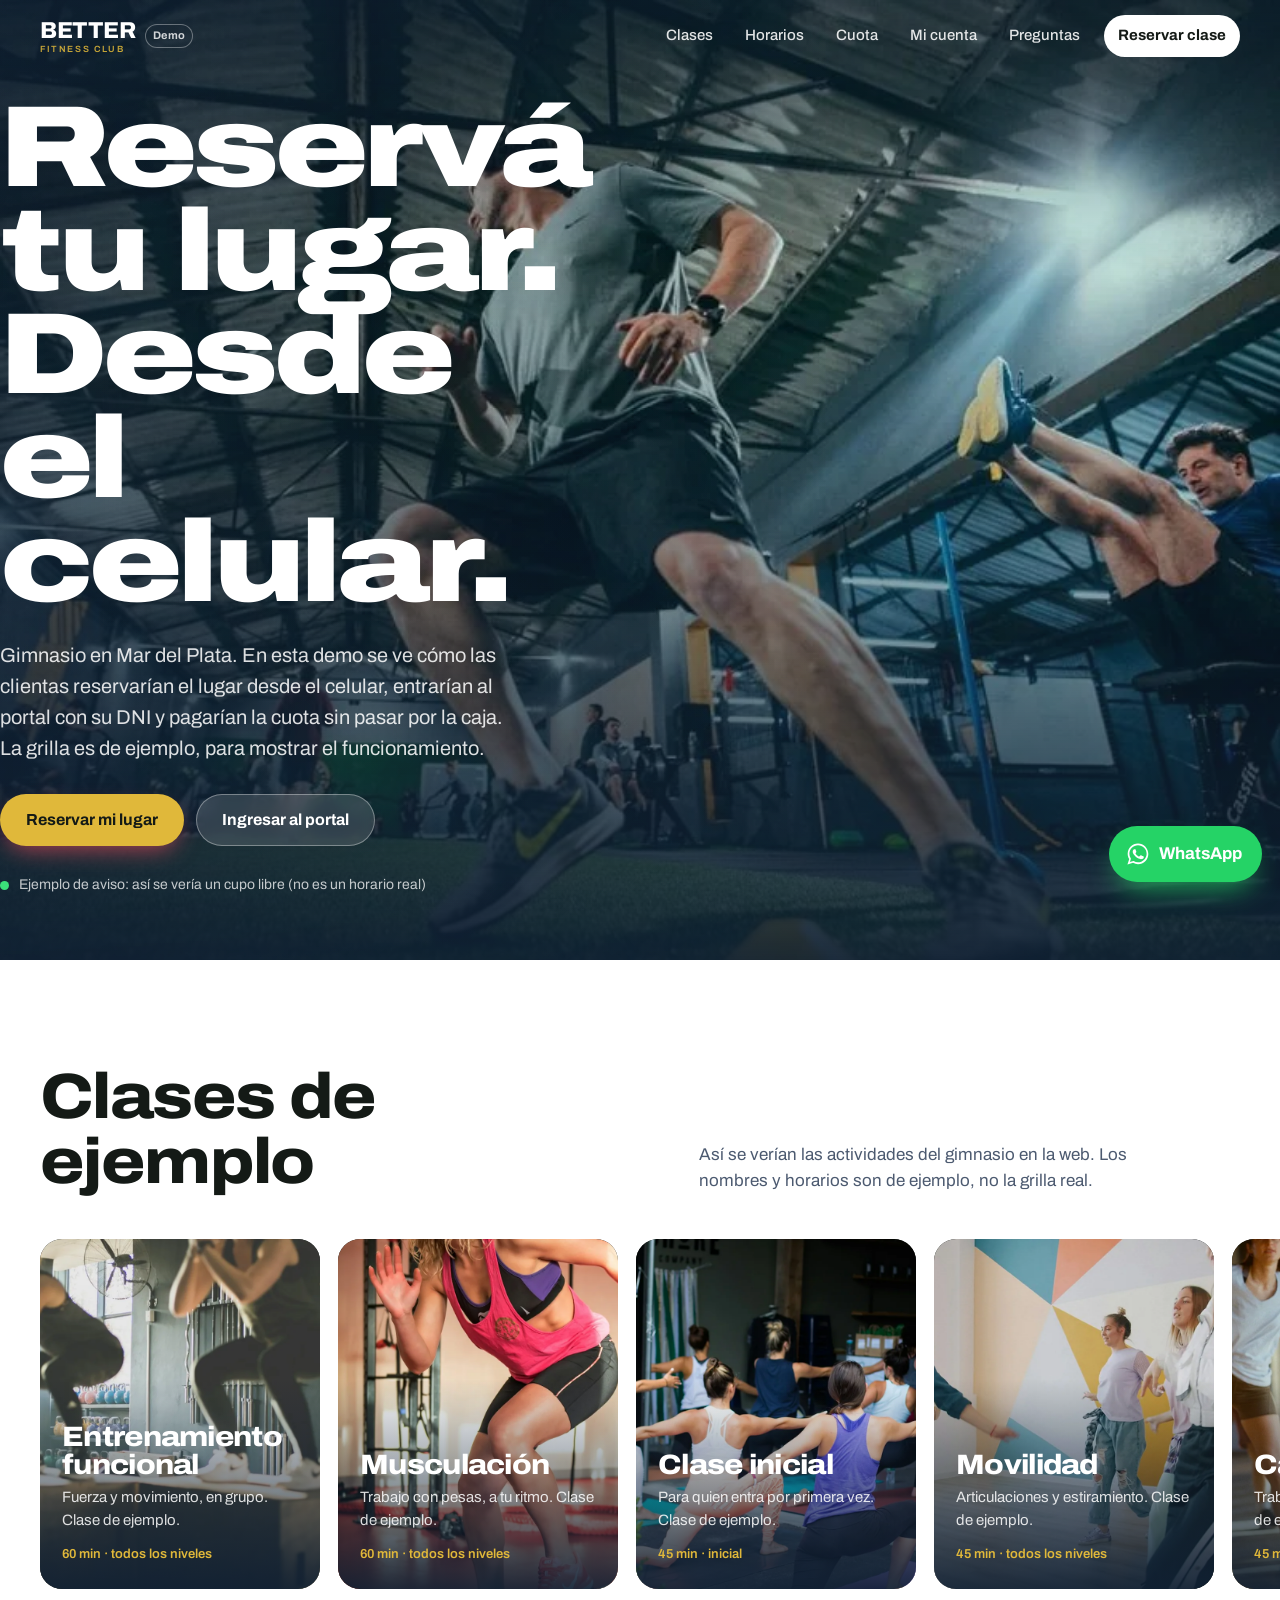
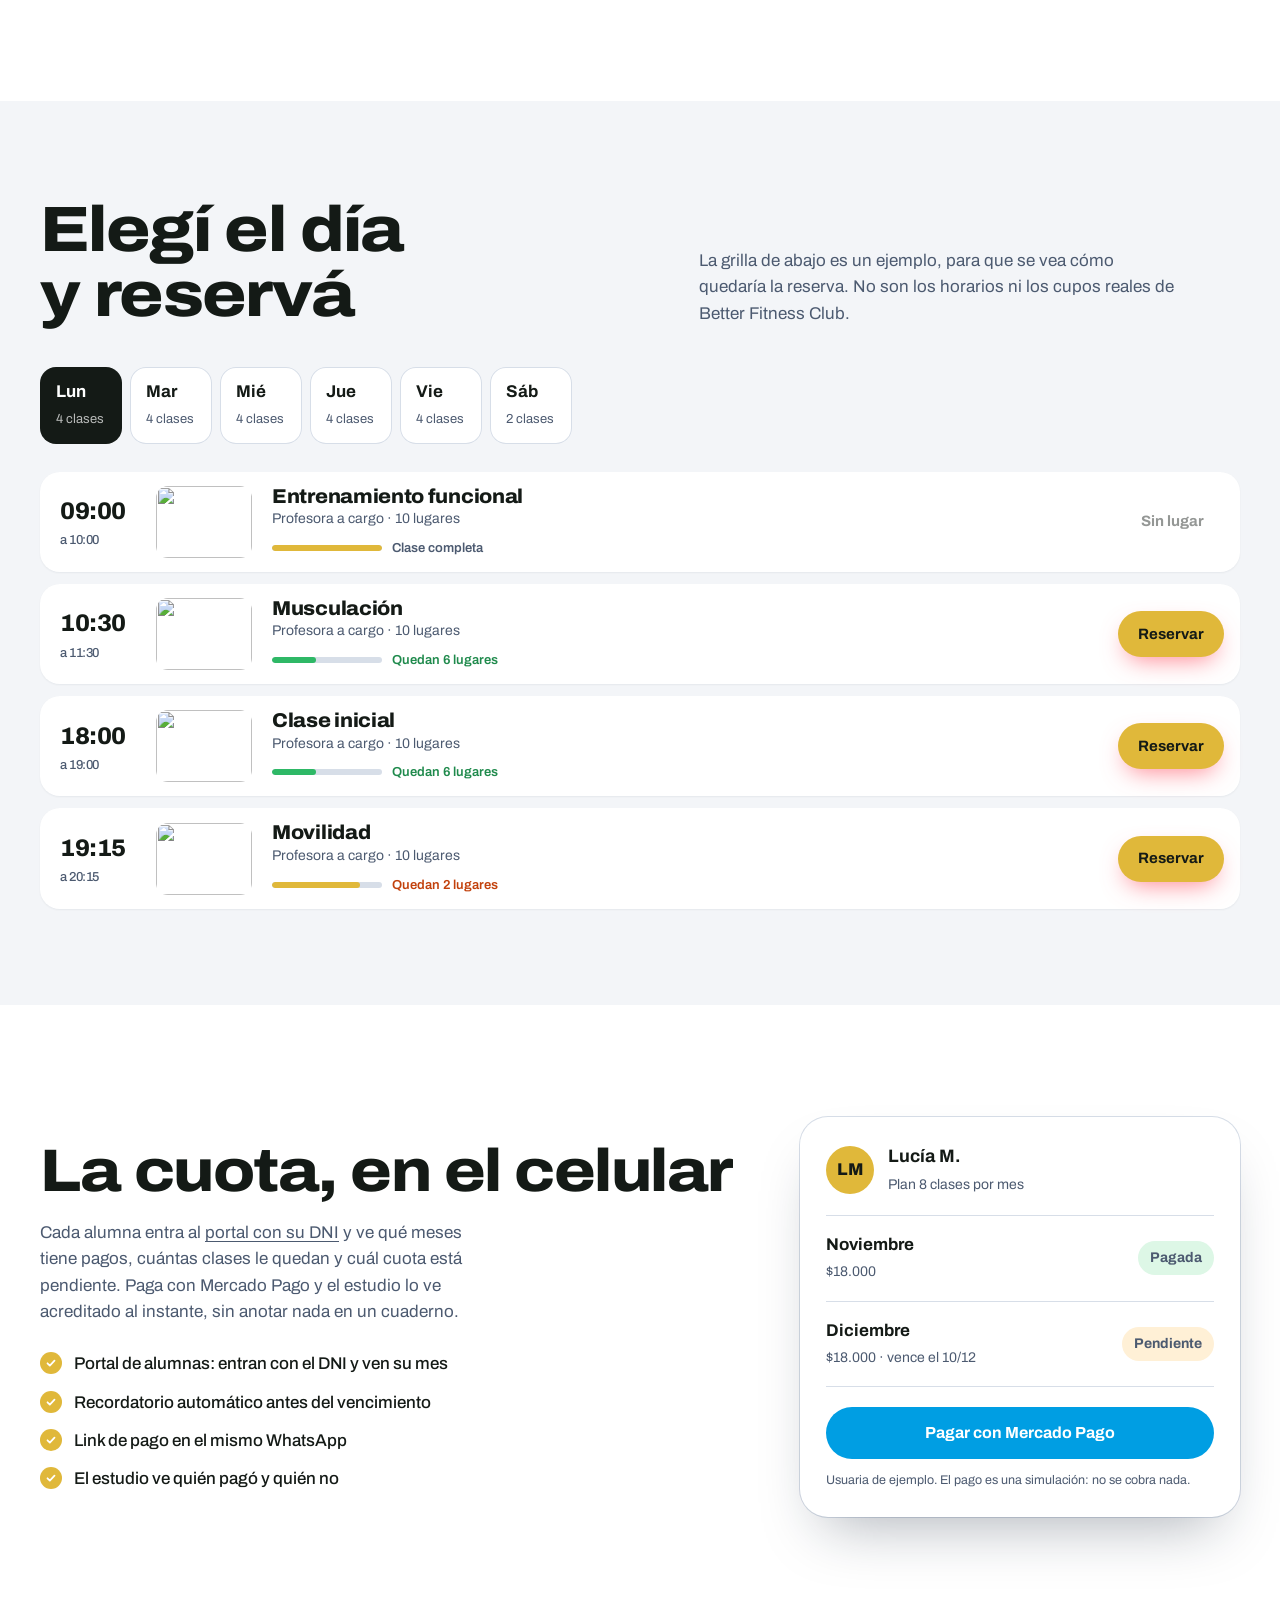
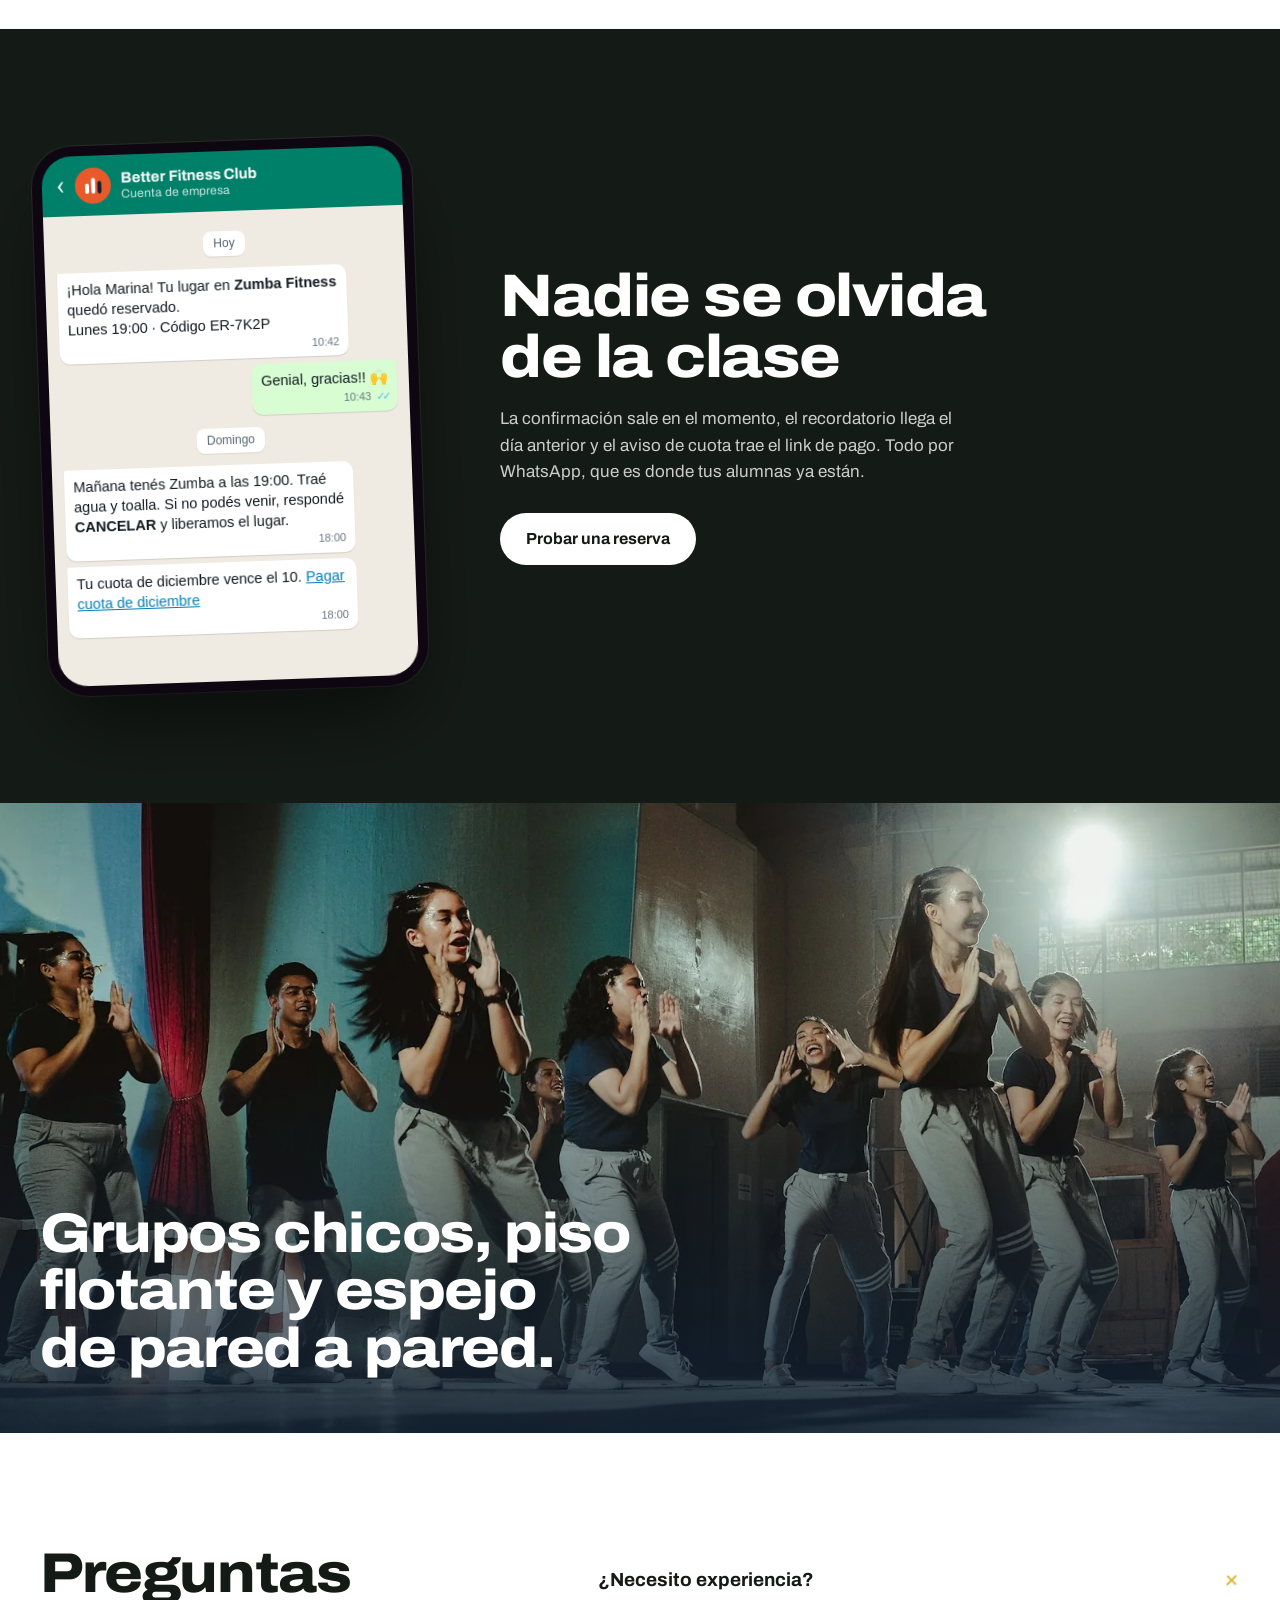
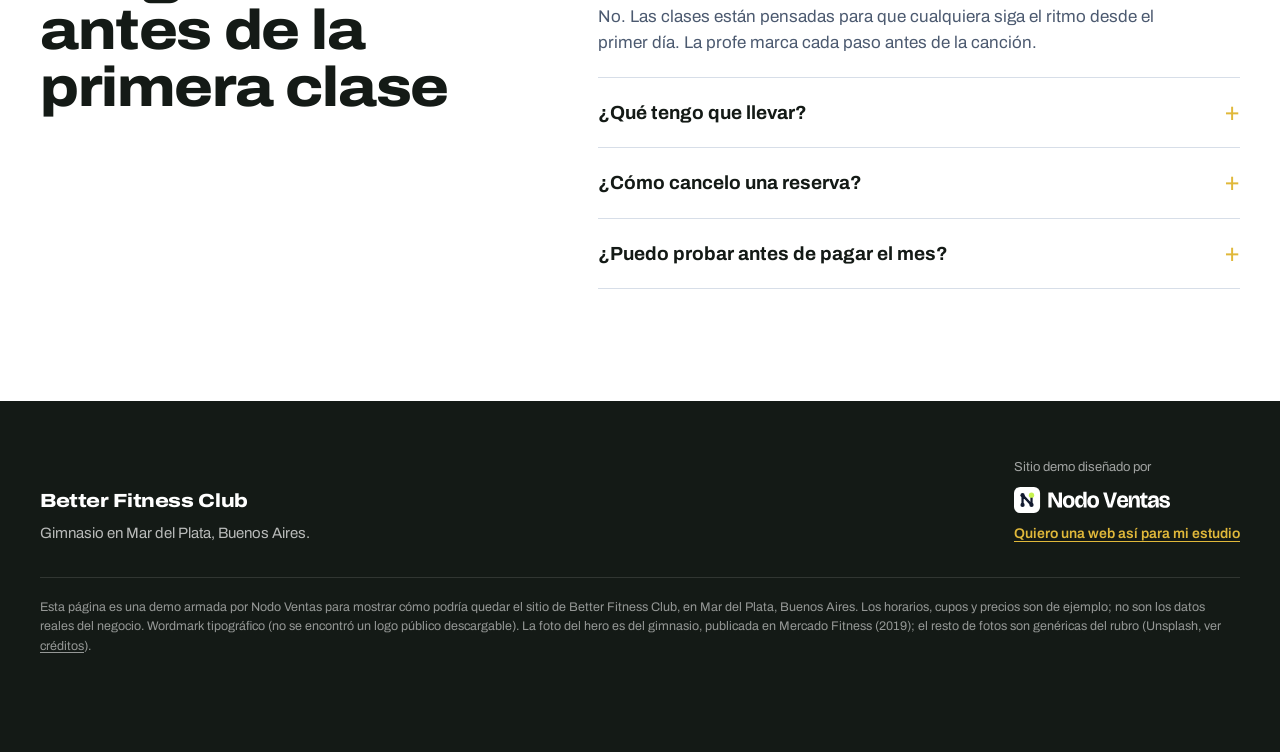
==== commit 23cfb3b7: "Demo personalizada de Nodo Ventas: demo-better-fitness-mar-del-plata" ====
--- a/index.html
+++ b/index.html
@@ -6,7 +6,7 @@
   <title>Better Fitness Club · Mar del Plata</title>
   <meta name="description" content="Demo de Nodo Ventas para Better Fitness Club, gimnasio en Mar del Plata: reserva desde el celular, portal y cuota. Horarios y precios de ejemplo.">
   <meta name="robots" content="noindex, nofollow">
-  <meta name="theme-color" content="#2A1030">
+  <meta name="theme-color" content="#141A16">
   <link rel="icon" href="favicon.svg" type="image/svg+xml">
   <link rel="preconnect" href="https://fonts.googleapis.com">
   <link rel="preconnect" href="https://fonts.gstatic.com" crossorigin>
@@ -20,8 +20,7 @@
   <header class="site-header" id="top">
     <div class="wrap header-inner">
       <a class="brand" href="#inicio" aria-label="Better Fitness Club, inicio">
-        <svg class="brand-mark" viewBox="0 0 64 64" aria-hidden="true"><rect width="64" height="64" rx="16" fill="#E85A2A"/><rect x="15" y="26" width="8" height="22" rx="4" fill="#fff"/><rect x="28" y="14" width="8" height="34" rx="4" fill="#fff"/><rect x="41" y="22" width="8" height="26" rx="4" fill="#102033"/></svg>
-        <span class="brand-name">Better Fitness Club</span>
+        <span class="brand-wordmark better" aria-hidden="true"><span class="wm-name">Better</span><span class="wm-sub">Fitness Club</span></span>
       </a>
       <a class="demo-tag" href="oferta/" title="Sitio demo hecho por Nodo Ventas">Demo</a>
       <button class="menu-btn" type="button" aria-expanded="false" aria-controls="nav" aria-label="Abrir menú"><span></span><span></span></button>
@@ -38,7 +37,7 @@
 
   <main id="contenido">
     <section class="hero" id="inicio">
-      <img class="hero-img" src="img/hero.webp" alt="Alumna bailando con los brazos en alto en una clase" width="1920" height="1280" fetchpriority="high">
+      <img class="hero-img" src="img/brand/hero.webp" alt="Entrenamiento en el predio de Better Fitness Club en Mar del Plata (foto publicada en Mercado Fitness, 2019)" width="1920" height="1280" fetchpriority="high">
       <div class="hero-shade" aria-hidden="true"></div>
       <div class="wrap hero-inner no-video">
         <div class="hero-copy">
@@ -175,7 +174,7 @@
         <a class="made-link" href="oferta/">Quiero una web así para mi estudio</a>
       </div>
     </div>
-    <p class="wrap legal">Esta página es una demo armada por Nodo Ventas para mostrar cómo podría quedar el sitio de Better Fitness Club, en Mar del Plata, Buenos Aires. Los horarios, cupos y precios son de ejemplo; no son los datos reales del negocio. Fotos de stock (Unsplash, ver <a href="CREDITS.md">créditos</a>).</p>
+    <p class="wrap legal">Esta página es una demo armada por Nodo Ventas para mostrar cómo podría quedar el sitio de Better Fitness Club, en Mar del Plata, Buenos Aires. Los horarios, cupos y precios son de ejemplo; no son los datos reales del negocio. Wordmark tipográfico (no se encontró un logo público descargable). La foto del hero es del gimnasio, publicada en Mercado Fitness (2019); el resto de fotos son genéricas del rubro (Unsplash, ver <a href="CREDITS.md">créditos</a>).</p>
   </footer>
 
   <a class="wa-float" href="https://wa.me/5491100000000?text=Hola%21%20Quiero%20reservar%20una%20clase%20de%20prueba" id="btn-wa" target="_blank" rel="noopener" aria-label="Escribir por WhatsApp">
--- a/styles.css
+++ b/styles.css
@@ -1,12 +1,12 @@
 :root {
-  --plum: #102033;
-  --plum-2: #18304A;
-  --coral: #E85A2A;
-  --coral-ink: #C9481C;
-  --amber: #F0C14A;
+  --plum: #141A16;
+  --plum-2: #1E2620;
+  --coral: #E0B83A;
+  --coral-ink: #C9A228;
+  --amber: #E0B83A;
   --paper: #FFFFFF;
   --mist: #F3F5F8;
-  --ink: #102033;
+  --ink: #141A16;
   --ink-soft: #4C5A70;
   --line: #D7DEE8;
   --mp: #009EE3;
@@ -268,3 +268,19 @@
 
 .hero-inner.no-video { grid-template-columns: minmax(0, 34rem); }
 @media (max-width: 860px) { .hero-inner.no-video { grid-template-columns: 1fr; } }
+
+.brand-logo { display: block; height: 44px; width: auto; max-width: 200px; object-fit: contain; }
+.brand-logo.round { height: 48px; width: 48px; max-width: 48px; border-radius: 50%; background: #fff; object-fit: cover; box-shadow: 0 0 0 1px rgba(255,255,255,.18); }
+.brand-wordmark { display: flex; flex-direction: column; justify-content: center; line-height: 1; color: #fff; text-decoration: none; }
+.brand-wordmark .wm-name { font-weight: 600; font-size: 22px; letter-spacing: 0.01em; }
+.brand-wordmark .wm-sub { font-size: 9px; font-weight: 600; letter-spacing: 0.16em; text-transform: uppercase; opacity: .88; margin-top: 3px; }
+.brand-wordmark.better .wm-name { font-weight: 800; font-size: 23px; letter-spacing: -0.02em; text-transform: uppercase; }
+.brand-wordmark.better .wm-sub { letter-spacing: 0.18em; color: var(--coral); }
+.brand-wordmark.flamini .wm-name { font-weight: 500; font-size: 20px; letter-spacing: 0.02em; }
+@media (max-width: 720px) {
+  .brand-logo { height: 38px; max-width: 150px; }
+  .brand-wordmark .wm-name { font-size: 18px; }
+}
+
+.btn-coral { color: #141A16; }
+.btn-coral:hover { color: #141A16; }
